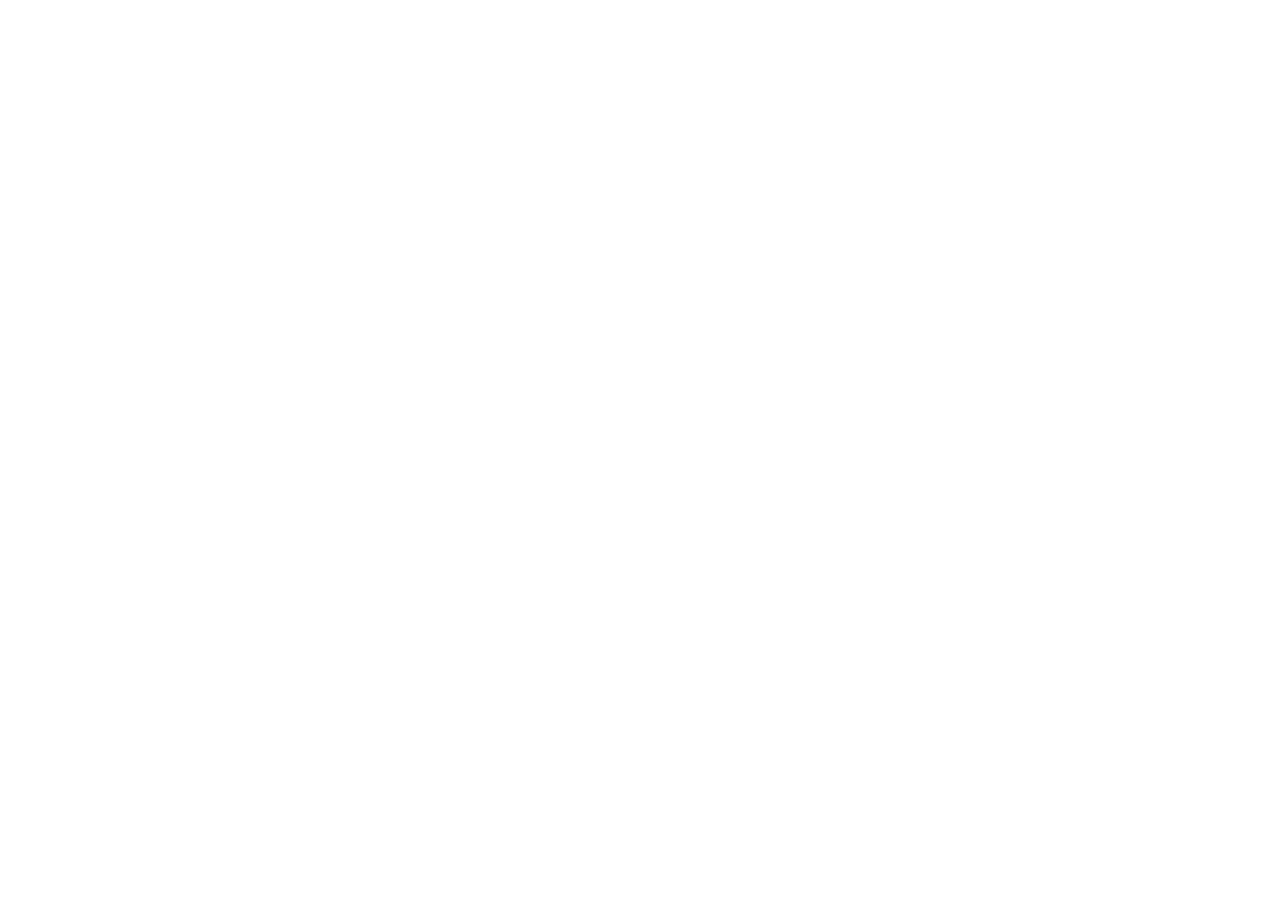
==== index.html @ c589f719 "first commit" ====
<!DOCTYPE html>
<html lang="en">
<head>
	<meta charset="UTF-8">
	<meta http-equiv="X-UA-Compatible" content="IE=edge">
	<meta name="viewport" content="width=device-width, initial-scale=1.0">
	<title>Document</title>

	<link rel="stylesheet" href="./css/reset.css">
	<link rel="stylesheet" href="./css/basic.css">
	<link rel="stylesheet" href="./css/staticPage.css">
</head>
<body>
	
</body>
</html>
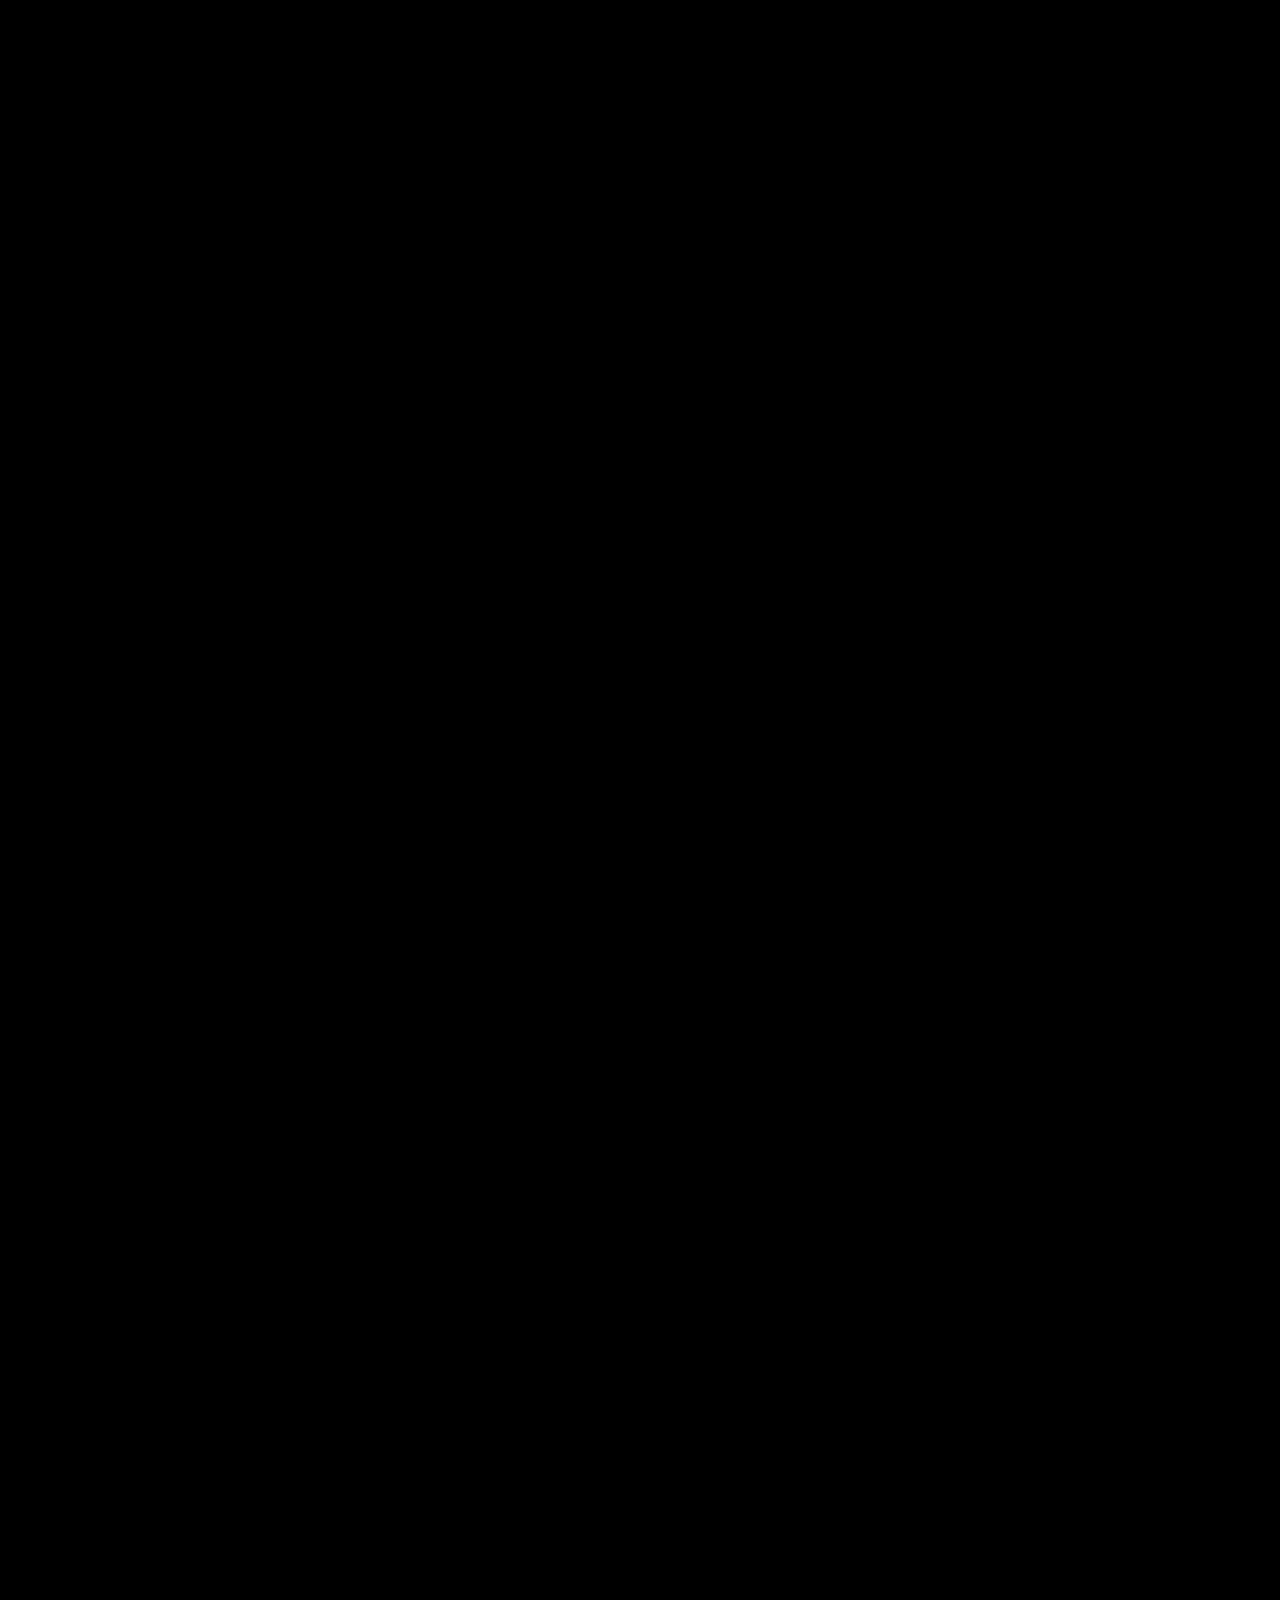
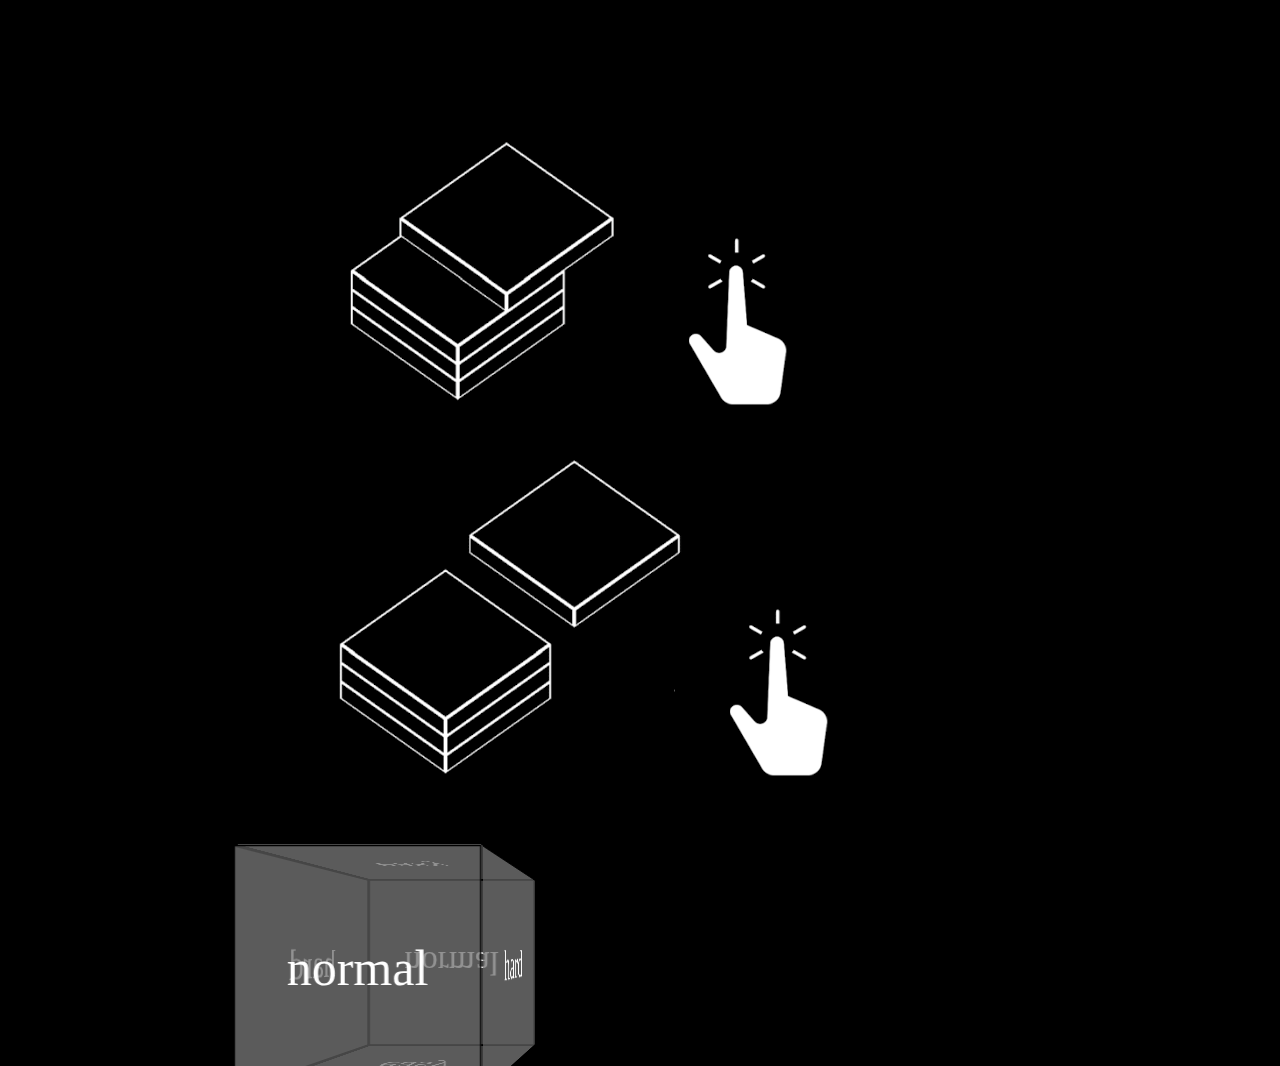
==== commit 5abdd53c: "resize application" ====
--- a/index.html
+++ b/index.html
@@ -11,6 +11,55 @@
 	<link rel="stylesheet" href="./css/staticPage.css">
 </head>
 <body>
-	
+	<div class="app">
+		<div class="header">
+			<img class= "icon-image header_question-mark" src="./images/icon_info_question.svg" alt="">
+			<div class="info">
+				<div class="info_close">
+					<img class="icon-image info_close_icon" src="./images/icon_info_xmark.svg" alt="">
+				</div>
+				<h2 class="info_title">how to play</h2>
+				<div class="info_section info_success">
+					<div class="info_section_images">
+						<img src="./images/img_info_stacked.png" alt="">
+						<img src="./images/img_info_finger.png" alt="">
+					</div>
+					<p>tap to stack</p>
+				</div>
+				<div class="info_section info_fail">
+					<div class="info_section_images">
+						<img src="./images/img_info_unstacked.png" alt="">
+						<img src="./images/img_info_finger.png" alt="">
+					</div>
+					<p>too early / too late</p>
+					<p>= game over</p>
+				</div>
+			</div>
+		</div>
+		<main class="main">
+			<h1>stack</h1>
+			<h2>tap to start</h2>
+			<div class="box">
+				<div class="box_face box_face-top">
+					<div class="box_face_text">easy</div>
+				</div>
+				<div class="box_face box_face-bottom">
+					<div class="box_face_text">easy</div>
+				</div>
+				<div class="box_face box_face-front">
+					<div class="box_face_text">normal</div>
+				</div>
+				<div class="box_face box_face-back">
+					<div class="box_face_text">normal</div>
+				</div>
+				<div class="box_face box_face-left">
+					<div class="box_face_text">hard</div>
+				</div>
+				<div class="box_face box_face-right">
+					<div class="box_face_text">hard</div>
+				</div>
+			</div>
+		</main>
+	</div>
 </body>
-</html>+</html>
--- a/css/basic.css
+++ b/css/basic.css
@@ -0,0 +1,11 @@
+* {
+  box-sizing: border-box;
+}
+body {
+  background-color: black;
+}
+.app {
+  width: 650px;
+  height: 100vh;
+  margin: 0 auto;
+}
--- a/css/staticPage.css
+++ b/css/staticPage.css
@@ -0,0 +1,87 @@
+.icon-image {
+}
+
+.header {
+}
+.header_question-mark {
+}
+.info {
+}
+.info_close {
+}
+.info_close_icon {
+}
+.info_title {
+}
+.info_section {
+}
+.info_success {
+}
+.info_section_images {
+}
+.info_fail {
+}
+
+.main {
+  perspective: 500px;
+}
+.box {
+  width: 200px;
+  height: 200px;
+  transform-style: preserve-3d;
+  animation: turnInfinite 10s linear 0s infinite normal none running;
+}
+@keyframes turnInfinite {
+  0% {
+    transform: rotateX(0deg) rotateY(0deg);
+  }
+  100% {
+    transform: rotateX(360deg) rotateY(360deg);
+  }
+}
+.box_face {
+  position: absolute;
+  width: 198px;
+  height: 198px;
+  background-color: rgba(100, 100, 100, 0.7);
+  border: 0.5px solid black;
+  cursor: pointer;
+}
+.box_face:hover {
+  background-color: rgba(200, 200, 200, 0.7);
+}
+
+.box_face_text {
+  display: inline-block;
+  position: relative;
+  left: 50%;
+  top: 50%;
+  transform: translateX(-50%) translateY(-50%);
+  font-size: 40px;
+  color: white;
+}
+.box_face:hover > .box_face_text {
+  color: black;
+  font-weight: bold;
+}
+
+/* rotateXは前後に回転。rotateYは左右に回転 */
+/* translateXは左右にtranslateYは上下に基準の位置から移動させる */
+.box_face-top {
+  transform: translateY(100px) rotateX(-90deg);
+}
+.box_face-bottom {
+  transform: translateY(-100px) rotateX(90deg);
+}
+.box_face-front {
+  transform: translateZ(100px);
+}
+.box_face-back {
+  transform: translateZ(-100px) rotateX(180deg);
+}
+.box_face-right {
+  transform: translateX(100px) rotateY(90deg);
+}
+.box_face-left {
+  transform: translateX(-100px) rotateY(-90deg);
+}
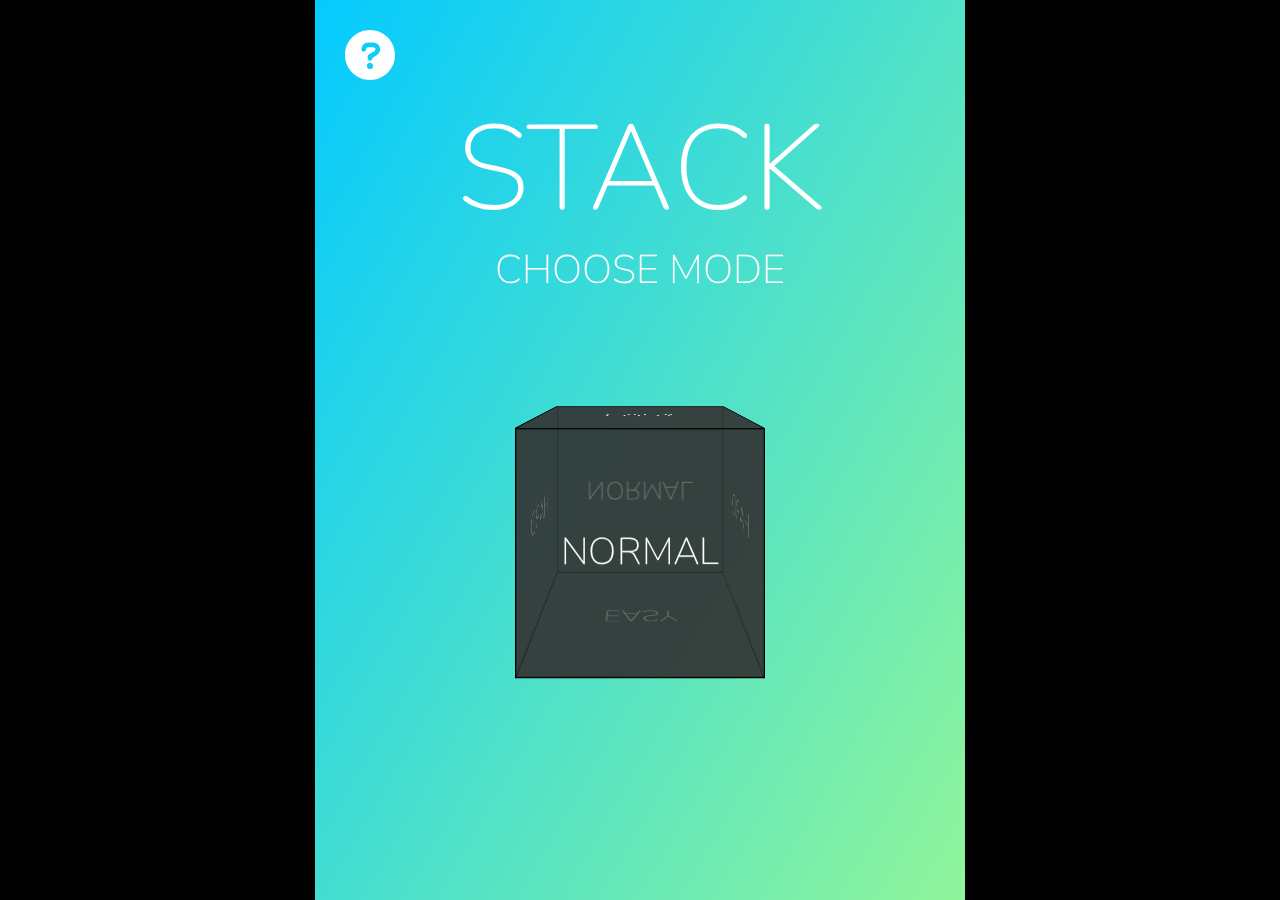
==== commit 0d5b58d3: "design index-page" ====
--- a/index.html
+++ b/index.html
@@ -9,27 +9,34 @@
 	<link rel="stylesheet" href="./css/reset.css">
 	<link rel="stylesheet" href="./css/basic.css">
 	<link rel="stylesheet" href="./css/staticPage.css">
+
+	<!-- google fonts -->
+	<link rel="preconnect" href="https://fonts.googleapis.com">
+	<link rel="preconnect" href="https://fonts.gstatic.com" crossorigin>
+	<link href="https://fonts.googleapis.com/css2?family=Nunito:wght@200&display=swap" rel="stylesheet">
+	
+	
 </head>
 <body>
-	<div class="app">
+	<div class="app index">
 		<div class="header">
-			<img class= "icon-image header_question-mark" src="./images/icon_info_question.svg" alt="">
-			<div class="info">
-				<div class="info_close">
+			<img id="into_modal_open-btn" class= "icon-image header_question-mark" src="./images/icon_info_question.svg" alt="">
+			<div id="info_modal" class="info">
+				<div id="info_modal_close-btn" class="info_close">
 					<img class="icon-image info_close_icon" src="./images/icon_info_xmark.svg" alt="">
 				</div>
 				<h2 class="info_title">how to play</h2>
 				<div class="info_section info_success">
 					<div class="info_section_images">
-						<img src="./images/img_info_stacked.png" alt="">
-						<img src="./images/img_info_finger.png" alt="">
+						<img class="info_section_images_item" src="./images/img_info_stacked.png" alt="">
+						<img class="info_section_images_item info_section_images_finger" src="./images/img_info_finger.png" alt="">
 					</div>
 					<p>tap to stack</p>
 				</div>
 				<div class="info_section info_fail">
 					<div class="info_section_images">
-						<img src="./images/img_info_unstacked.png" alt="">
-						<img src="./images/img_info_finger.png" alt="">
+						<img class="info_section_images_item" src="./images/img_info_unstacked.png" alt="">
+						<img class="info_section_images_item info_section_images_finger" src="./images/img_info_finger.png" alt="">
 					</div>
 					<p>too early / too late</p>
 					<p>= game over</p>
@@ -37,29 +44,30 @@
 			</div>
 		</div>
 		<main class="main">
-			<h1>stack</h1>
-			<h2>tap to start</h2>
+			<h1 class="main_title">stack</h1>
+			<h2 class="main_instruction">choose mode</h2>
 			<div class="box">
 				<div class="box_face box_face-top">
-					<div class="box_face_text">easy</div>
+					<p class="box_face_text">easy</p>
 				</div>
 				<div class="box_face box_face-bottom">
-					<div class="box_face_text">easy</div>
+					<p class="box_face_text">easy</p>
 				</div>
 				<div class="box_face box_face-front">
-					<div class="box_face_text">normal</div>
+					<p class="box_face_text">normal</p>
 				</div>
 				<div class="box_face box_face-back">
-					<div class="box_face_text">normal</div>
+					<p class="box_face_text">normal</p>
 				</div>
 				<div class="box_face box_face-left">
-					<div class="box_face_text">hard</div>
+					<p class="box_face_text">hard</p>
 				</div>
 				<div class="box_face box_face-right">
-					<div class="box_face_text">hard</div>
+					<p class="box_face_text">hard</p>
 				</div>
 			</div>
 		</main>
 	</div>
+	<script src="./javascript/index.js"></script>
 </body>
 </html>
--- a/css/basic.css
+++ b/css/basic.css
@@ -3,9 +3,27 @@
 }
 body {
   background-color: black;
+  color: #fff;
+  font-family: "Nunito", sans-serif;
+  font-weight: 200;
 }
 .app {
   width: 650px;
   height: 100vh;
   margin: 0 auto;
 }
+h1 {
+  font-size: 120px;
+  text-transform: uppercase;
+}
+h2 {
+  font-size: 40px;
+  text-transform: uppercase;
+}
+p {
+  font-size: 30px;
+  text-transform: uppercase;
+}
+img {
+  display: block;
+}
--- a/css/staticPage.css
+++ b/css/staticPage.css
@@ -1,33 +1,88 @@
+.index {
+  background-image: linear-gradient(
+    300deg,
+    rgba(144, 245, 154, 1),
+    rgba(4, 202, 255, 1)
+  );
+}
 .icon-image {
+  width: 50px;
+  height: 50px;
+  filter: invert(100%) sepia(100%) saturate(0%) hue-rotate(150deg)
+    brightness(106%) contrast(101%);
 }
-
 .header {
+  position: relative;
+  padding: 30px;
 }
 .header_question-mark {
 }
 .info {
+  position: absolute;
+  top: 50px;
+  left: 50px;
+  width: 550px;
+  padding-top: 30px;
+  padding-bottom: 30px;
+  background-color: black;
+  border-radius: 20px;
+  text-align: center;
+  z-index: 10;
+  display: none;
 }
 .info_close {
+  position: absolute;
+  top: -25px;
+  left: 520px;
+  display: flex;
+  justify-content: center;
+  align-items: center;
+  padding: 5px;
+  background-color: rgb(255, 35, 35);
+  border-radius: 50%;
 }
 .info_close_icon {
 }
 .info_title {
 }
 .info_section {
+  width: 75%;
+  margin: 30px auto;
+  padding-top: 10px;
+  border-top: solid 3px white;
 }
 .info_success {
 }
 .info_section_images {
+  display: flex;
+  justify-content: center;
+  align-items: flex-end;
+  margin-bottom: 10px;
+}
+.info_section_images_item {
+  height: 200px;
+  object-fit: contain;
+}
+.info_section_images_finger {
+  height: 120px;
+  object-fit: contain;
 }
 .info_fail {
 }
 
 .main {
+  text-align: center;
   perspective: 500px;
+}
+.main_title {
+  margin-bottom: 20px;
+}
+.main_instruction {
 }
 .box {
   width: 200px;
   height: 200px;
+  margin: 125px auto;
   transform-style: preserve-3d;
   animation: turnInfinite 10s linear 0s infinite normal none running;
 }
@@ -41,10 +96,13 @@
 }
 .box_face {
   position: absolute;
-  width: 198px;
-  height: 198px;
-  background-color: rgba(100, 100, 100, 0.7);
-  border: 0.5px solid black;
+  width: 200px;
+  height: 200px;
+  display: flex;
+  justify-content: center;
+  align-items: center;
+  background-color: rgba(50, 50, 50, 0.7);
+  border: 1px solid black;
   cursor: pointer;
 }
 .box_face:hover {
@@ -53,11 +111,6 @@
 
 .box_face_text {
   display: inline-block;
-  position: relative;
-  left: 50%;
-  top: 50%;
-  transform: translateX(-50%) translateY(-50%);
-  font-size: 40px;
   color: white;
 }
 .box_face:hover > .box_face_text {
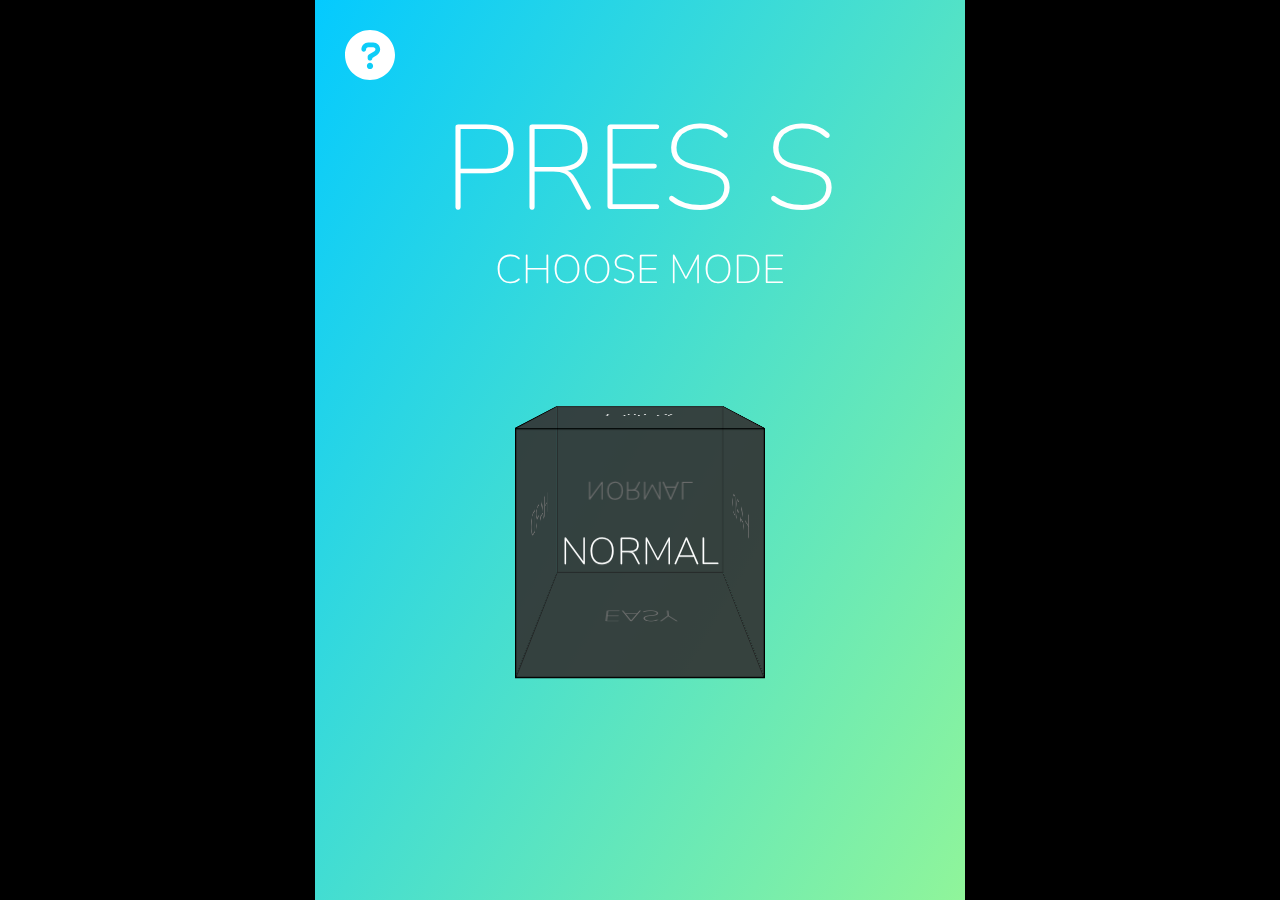
==== commit 312b2aa6: "change titile" ====
--- a/index.html
+++ b/index.html
@@ -31,7 +31,7 @@
 						<img class="info_section_images_item" src="./images/img_info_stacked.png" alt="">
 						<img class="info_section_images_item info_section_images_finger" src="./images/img_info_finger.png" alt="">
 					</div>
-					<p>tap to stack</p>
+					<p>press s to stack</p>
 				</div>
 				<div class="info_section info_fail">
 					<div class="info_section_images">
@@ -44,7 +44,7 @@
 			</div>
 		</div>
 		<main class="main">
-			<h1 class="main_title">stack</h1>
+			<h1 class="main_title">pres  S </h1>
 			<h2 class="main_instruction">choose mode</h2>
 			<div class="box">
 				<div class="box_face box_face-top">
--- a/css/staticPage.css
+++ b/css/staticPage.css
@@ -3,6 +3,14 @@
     300deg,
     rgba(144, 245, 154, 1),
     rgba(4, 202, 255, 1)
+  );
+}
+.result {
+  padding-top: 110px;
+  background-image: linear-gradient(
+    45deg,
+    rgba(247, 93, 139, 1),
+    rgba(254, 220, 64, 1)
   );
 }
 .icon-image {
@@ -138,3 +146,9 @@
 .box_face-left {
   transform: translateX(-100px) rotateY(-90deg);
 }
+.result_best-score_icon {
+  display: inline;
+  width: 50px;
+  margin-right: 5px;
+  margin-bottom: -6px;
+}
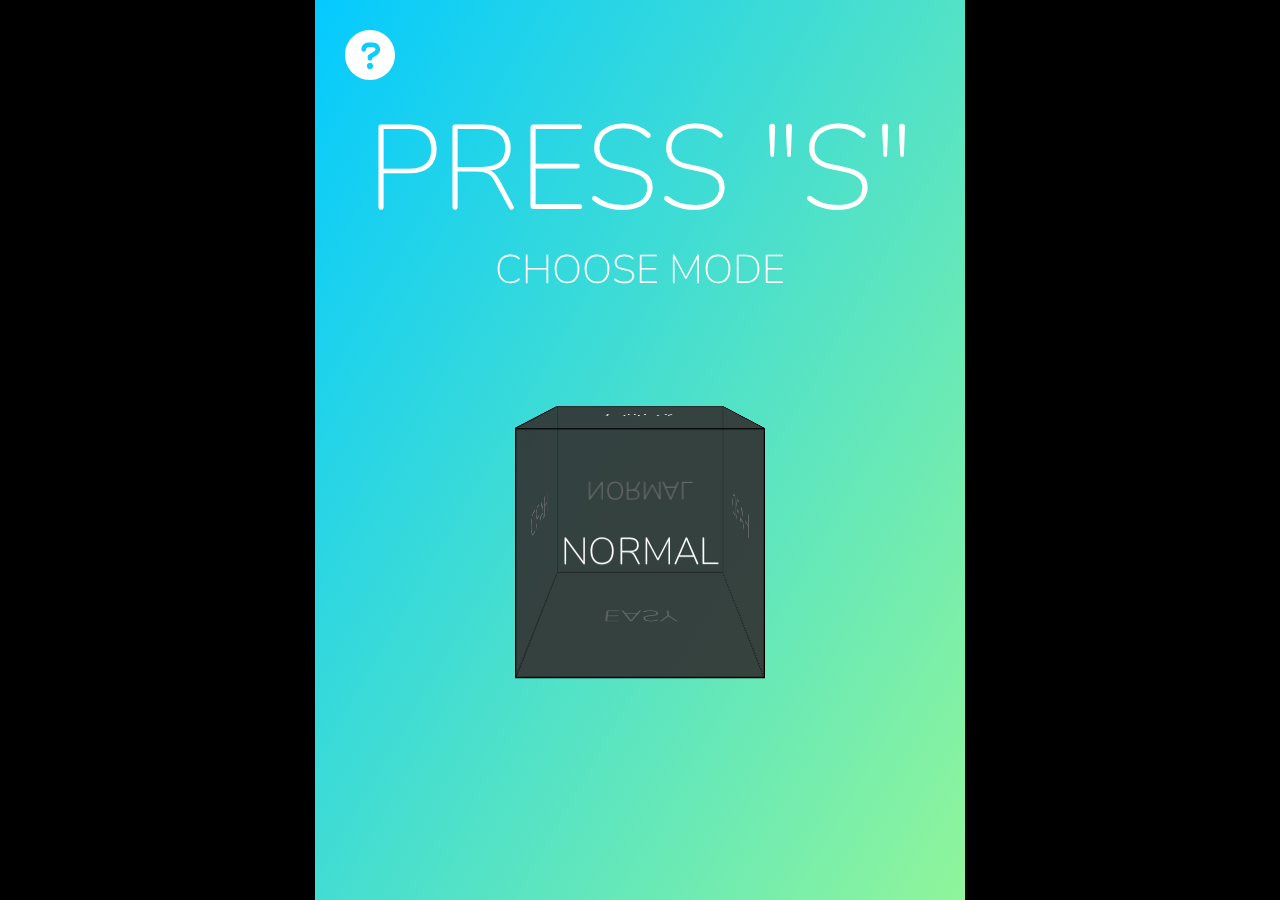
==== commit c1f15830: "fix mis spell" ====
--- a/index.html
+++ b/index.html
@@ -44,7 +44,7 @@
 			</div>
 		</div>
 		<main class="main">
-			<h1 class="main_title">pres  S </h1>
+			<h1 class="main_title">press "S" </h1>
 			<h2 class="main_instruction">choose mode</h2>
 			<div class="box">
 				<div class="box_face box_face-top">
